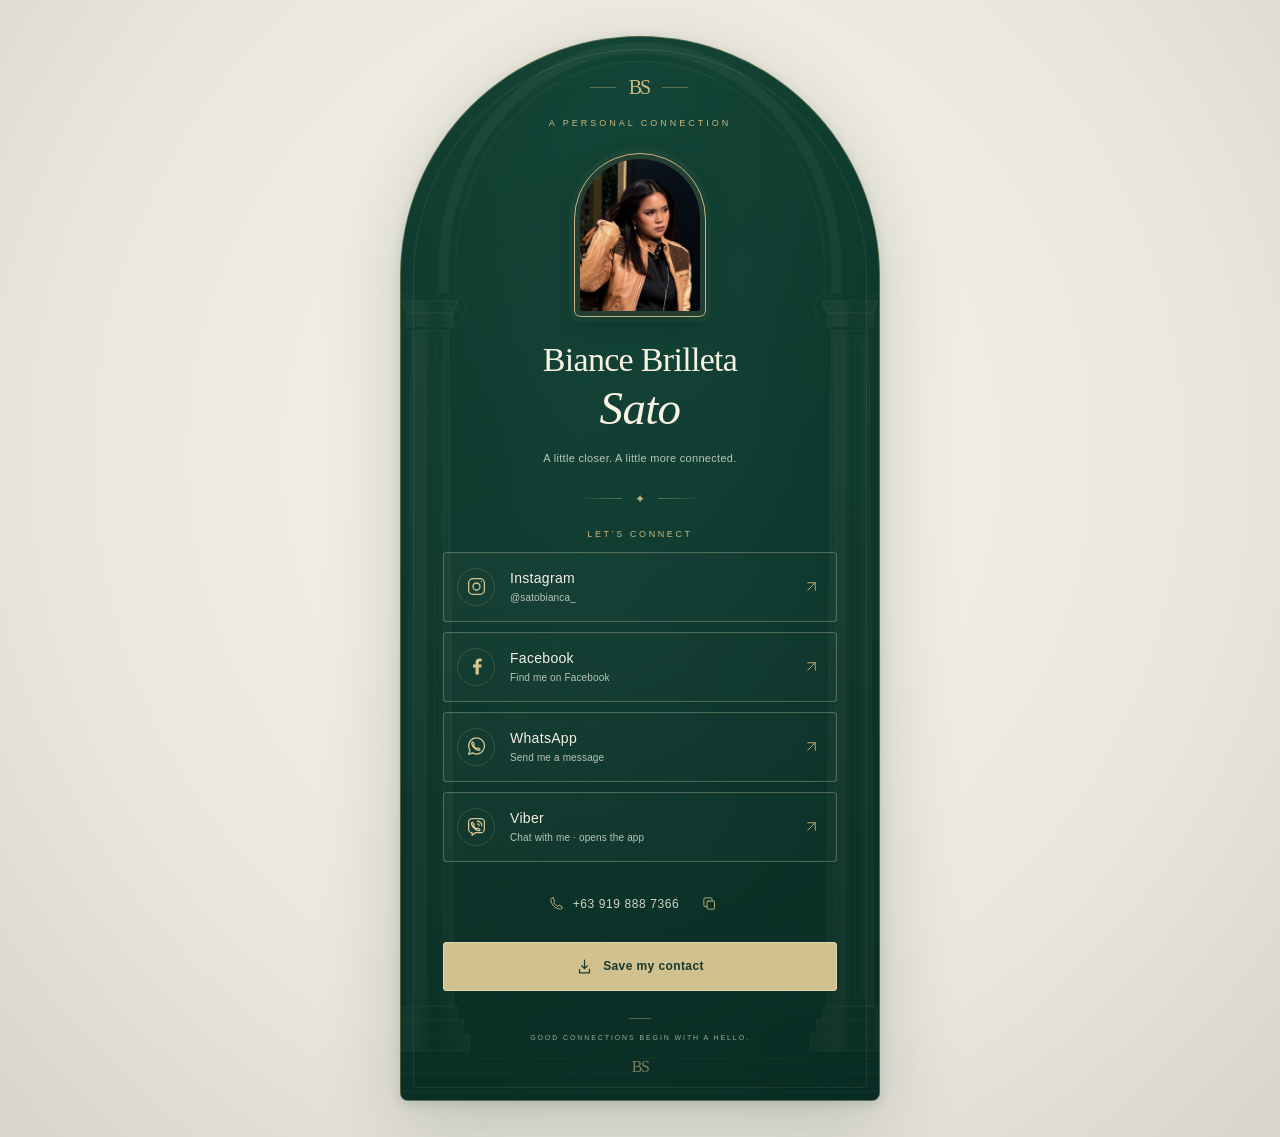
==== index.html @ 637cf4a9 "Publish Biance Brilleta Sato contact page" ====
<!doctype html>
<html lang="en"><head><meta charset="utf-8"><meta name="viewport" content="width=device-width,initial-scale=1"><meta http-equiv="refresh" content="0;url=biance-sato/"><title>Biance Brilleta Sato</title></head><body><a href="biance-sato/">Connect with Biance Brilleta Sato</a></body></html>
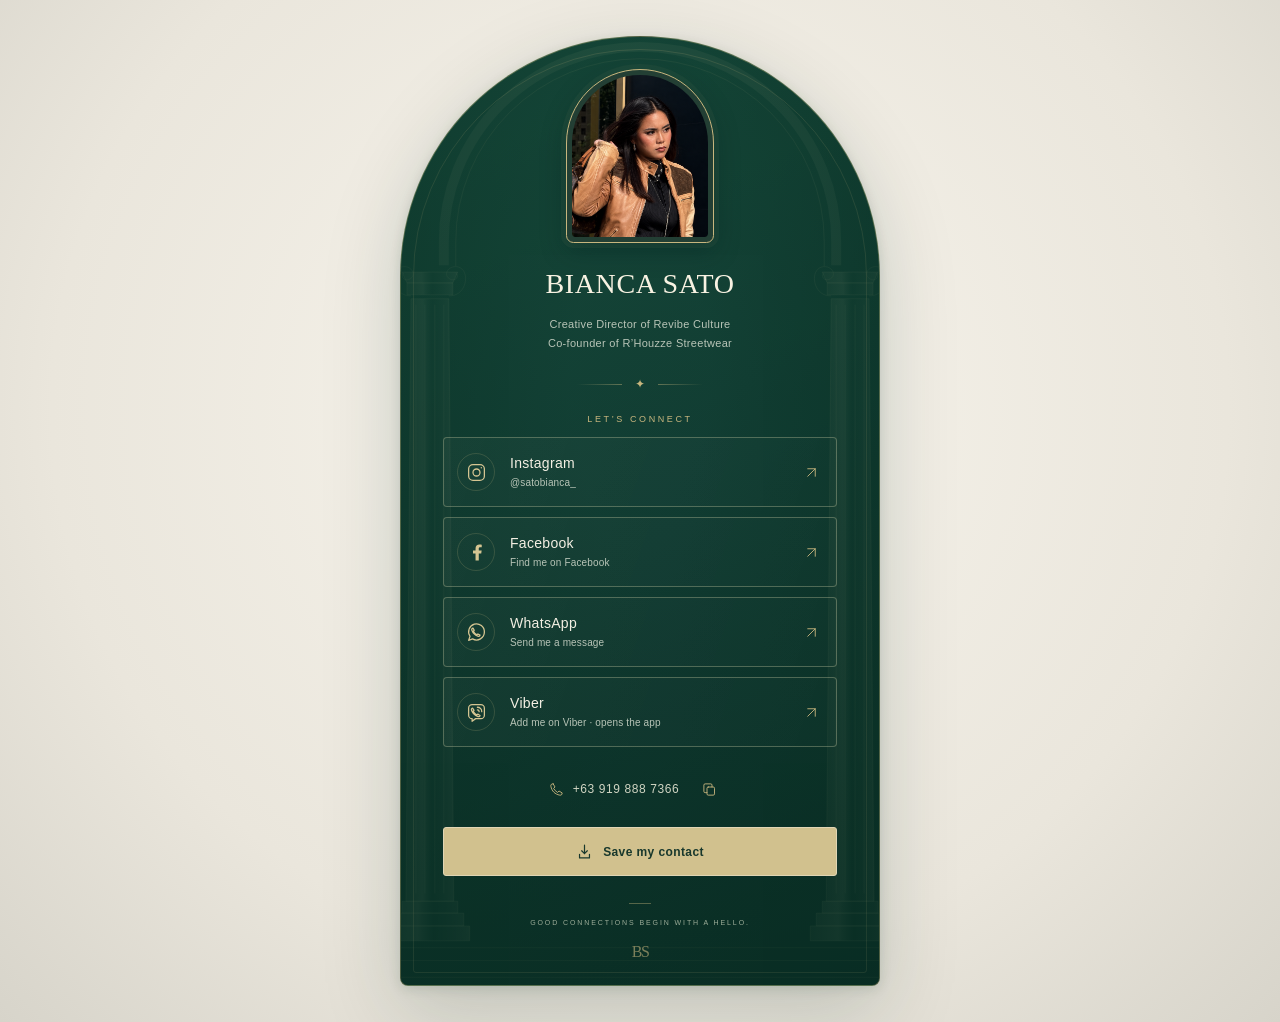
==== commit 1dceaf9d: "Migrate Py-Tap Connect profiles to short paths and regenerate card QR codes" ====
--- a/index.html
+++ b/index.html
@@ -1,2 +1 @@
-<!doctype html>
-<html lang="en"><head><meta charset="utf-8"><meta name="viewport" content="width=device-width,initial-scale=1"><meta http-equiv="refresh" content="0;url=biance-sato/"><title>Biance Brilleta Sato</title></head><body><a href="biance-sato/">Connect with Biance Brilleta Sato</a></body></html>
+<!doctype html><html lang="en"><head><meta charset="utf-8"><meta name="viewport" content="width=device-width,initial-scale=1"><meta http-equiv="refresh" content="0;url=bianca/"><title>Py-Tap · Connect</title></head><body><a href="bianca/">Connect with Bianca Sato</a></body></html>
